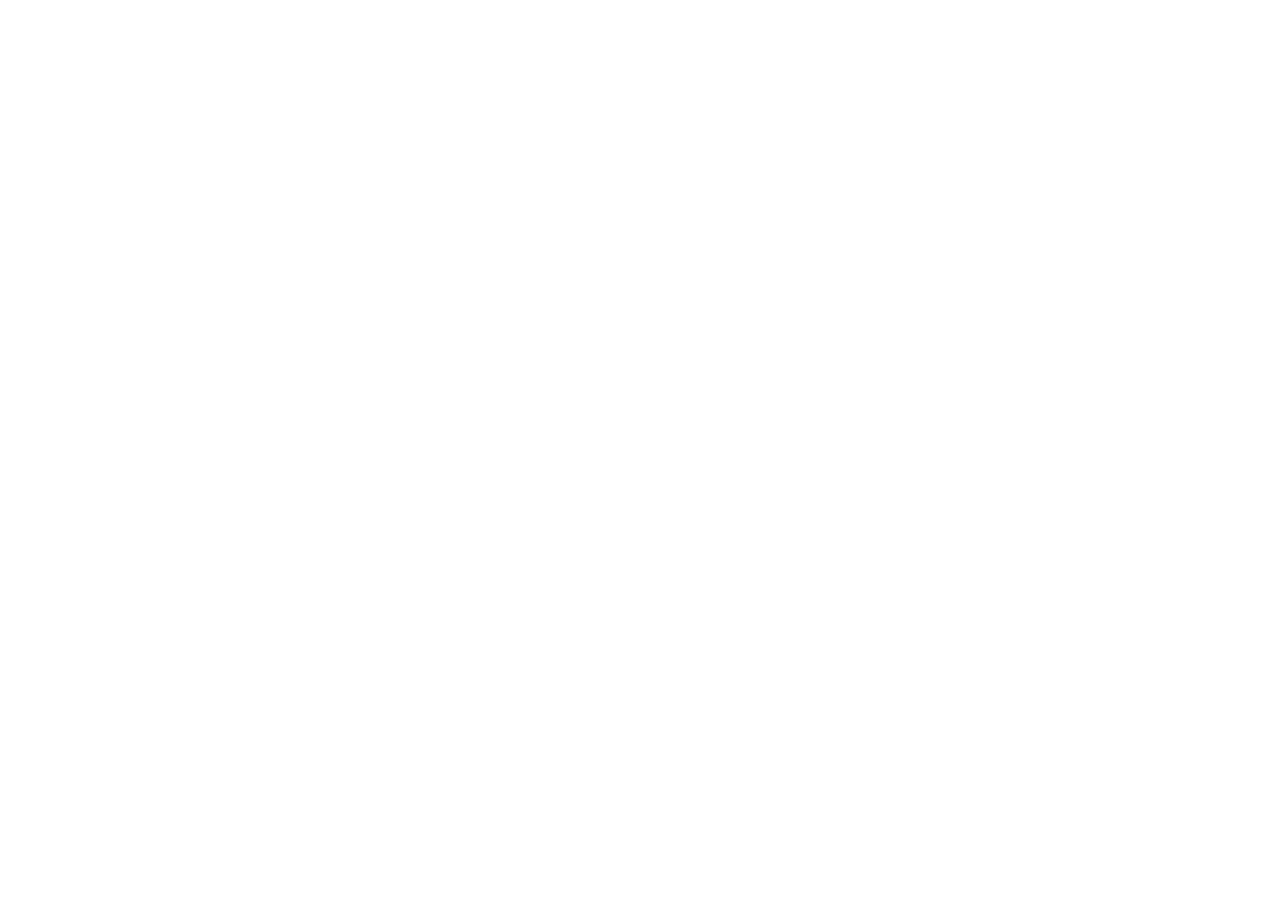
==== index.html @ 49bb710a "initial comit" ====
<!DOCTYPE HTML>
<html lang="pl">
<head>
	<meta charset="utf-8"/>
	<title></title>
	<meta name="description" content="" />
	<meta name = "keywords" content = ""/> 
	<meta http-equiv="X-UA-Compatible" content = "IE=edge,chrome=1"/>
	<link rel="stylesheet" href="style.css" type="text/css" />
	
	
		
</head>
	
<body>
	
	
</body>
	
</html>
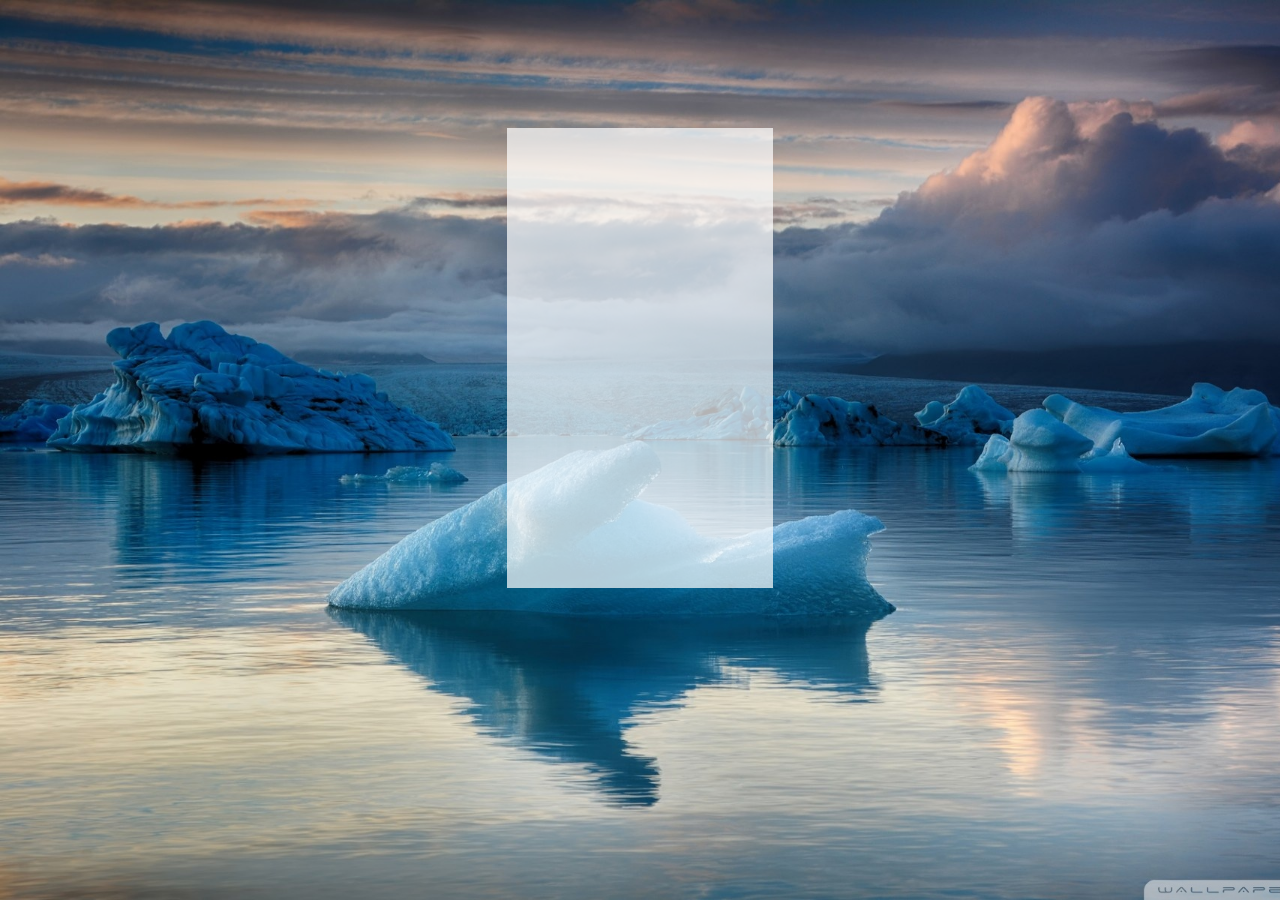
==== commit 4f859eed: "creating background and form of loginbox" ====
--- a/index.html
+++ b/index.html
@@ -2,7 +2,7 @@
 <html lang="pl">
 <head>
 	<meta charset="utf-8"/>
-	<title></title>
+	<title>Login & Registration</title>
 	<meta name="description" content="" />
 	<meta name = "keywords" content = ""/> 
 	<meta http-equiv="X-UA-Compatible" content = "IE=edge,chrome=1"/>
@@ -13,7 +13,9 @@
 </head>
 	
 <body>
-	
+	<div class="contener">
+		<div class="loginbox"></div>
+	</div>
 	
 </body>
 	
--- a/style.css
+++ b/style.css
@@ -0,0 +1,20 @@
+*{
+    margin: 0;
+    padding: 0;
+}
+.contener{
+    height: 100%;
+    width: 100%;
+    position: absolute;
+    background: url(bg.jpg) no-repeat;
+    background-size: cover;
+}
+.loginbox{
+    width: 20vw;
+    height: 50vh;
+    background-color: #fff;
+    position: relative;
+    margin: 10% auto;
+    opacity: 70%;
+    padding: 5px;
+}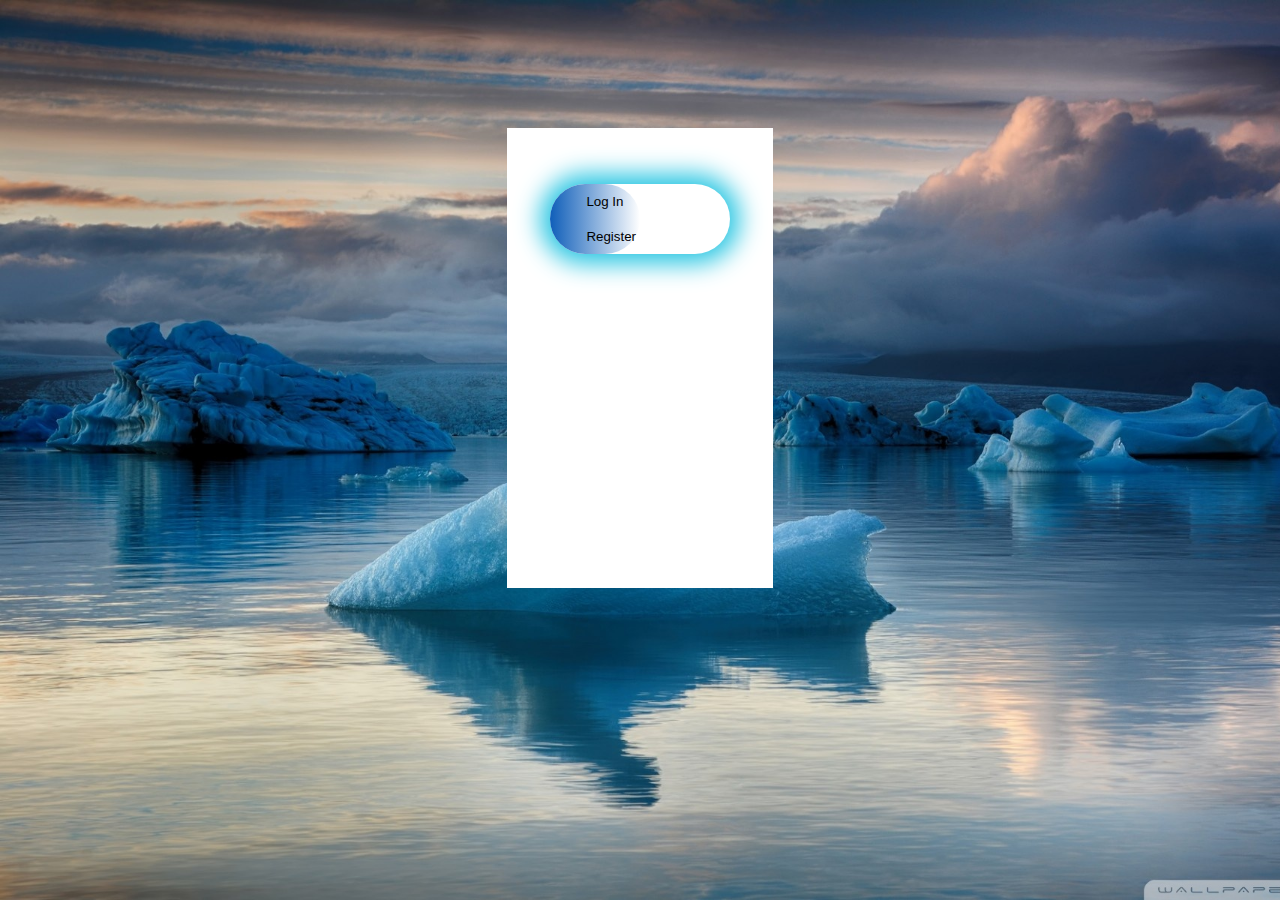
==== commit 1a2cf7f6: "adding toggle btn" ====
--- a/index.html
+++ b/index.html
@@ -14,7 +14,13 @@
 	
 <body>
 	<div class="contener">
-		<div class="loginbox"></div>
+		<div class="loginbox">
+			<div class="btnbox">
+				<div class="btn"></div>
+				<button type="button" class="toggle-btn">Log In</button>
+				<button type="button" class="toggle-btn">Register</button>
+			</div>
+		</div>
 	</div>
 	
 </body>
--- a/style.css
+++ b/style.css
@@ -15,6 +15,30 @@
     background-color: #fff;
     position: relative;
     margin: 10% auto;
-    opacity: 70%;
     padding: 5px;
+}
+.btnbox{
+    width: 70%;
+    margin: 20% auto;
+    position: relative;
+    box-shadow: 0 0 25px 10px rgb(41, 198, 226);
+    border-radius: 50px;
+}
+.toggle-btn{
+    padding: 10px 36px;
+    cursor: pointer;
+    background: transparent;
+    border: none;
+    outline: none;
+    position: relative;
+}
+.btn{
+    top: 0;
+    left: 0;
+    position: absolute;
+    width: 50%;
+    height: 100%;
+    background: linear-gradient(to left, #fff, rgb(15, 94, 185));
+    border-radius: 50px;
+    transition: 0.4s;
 }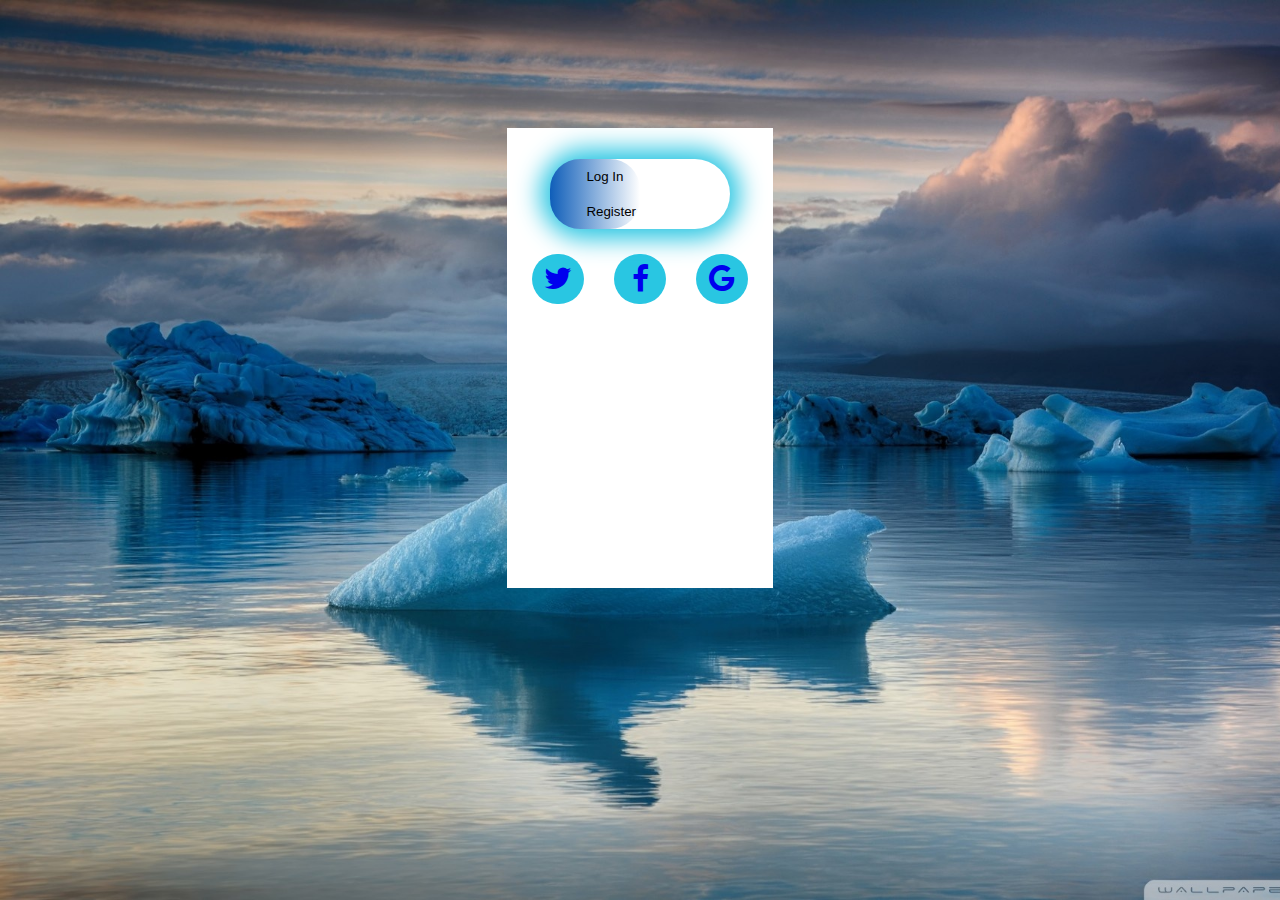
==== commit 125570af: "add icon fontello with button to pages" ====
--- a/index.html
+++ b/index.html
@@ -7,6 +7,7 @@
 	<meta name = "keywords" content = ""/> 
 	<meta http-equiv="X-UA-Compatible" content = "IE=edge,chrome=1"/>
 	<link rel="stylesheet" href="style.css" type="text/css" />
+	<link rel="stylesheet" href="fontello/css/fontello.css" type="text/css" />
 	
 	
 		
@@ -20,6 +21,17 @@
 				<button type="button" class="toggle-btn">Log In</button>
 				<button type="button" class="toggle-btn">Register</button>
 			</div>
+			<div class="social">
+				<div class="icona">
+					<a href="http://twitter.com" target="_blank" class="sociallink"><i class="icon-twitter-1"></i></a>
+				</div>
+				<div class="icona">
+					<a href="http://facebook.com" target="_blank" class="sociallink"><i class="icon-facebook-1"></i></a>
+				</div>
+				<div class="icona">
+					<a href="http://google.com" target="_blank" class="sociallink"><i class="icon-google"></i></a>
+				</div>
+			</div>
 		</div>
 	</div>
 	
--- a/style.css
+++ b/style.css
@@ -19,7 +19,7 @@
 }
 .btnbox{
     width: 70%;
-    margin: 20% auto;
+    margin: 10% auto;
     position: relative;
     box-shadow: 0 0 25px 10px rgb(41, 198, 226);
     border-radius: 50px;
@@ -39,6 +39,22 @@
     width: 50%;
     height: 100%;
     background: linear-gradient(to left, #fff, rgb(15, 94, 185));
-    border-radius: 50px;
+    border-radius: 30px;
     transition: 0.4s;
+}
+.social{
+    display: flex;
+    align-items: center;
+    justify-content: center;
+}
+.icona{
+    background: rgb(41, 198, 226);
+    padding: 10px 5px;
+    margin: 0px 15px;
+    border-radius: 30px;
+    text-decoration: none;
+    color: #000;
+}
+.icona a:visited{
+    color: #fff;
 }--- a/fontello/css/fontello.css
+++ b/fontello/css/fontello.css
@@ -0,0 +1,59 @@
+@font-face {
+  font-family: 'fontello';
+  src: url('../font/fontello.eot?52515422');
+  src: url('../font/fontello.eot?52515422#iefix') format('embedded-opentype'),
+       url('../font/fontello.woff2?52515422') format('woff2'),
+       url('../font/fontello.woff?52515422') format('woff'),
+       url('../font/fontello.ttf?52515422') format('truetype'),
+       url('../font/fontello.svg?52515422#fontello') format('svg');
+  font-weight: normal;
+  font-style: normal;
+}
+/* Chrome hack: SVG is rendered more smooth in Windozze. 100% magic, uncomment if you need it. */
+/* Note, that will break hinting! In other OS-es font will be not as sharp as it could be */
+/*
+@media screen and (-webkit-min-device-pixel-ratio:0) {
+  @font-face {
+    font-family: 'fontello';
+    src: url('../font/fontello.svg?52515422#fontello') format('svg');
+  }
+}
+*/
+[class^="icon-"]:before, [class*=" icon-"]:before {
+  font-family: "fontello";
+  font-style: normal;
+  font-weight: normal;
+  speak: never;
+
+  display: inline-block;
+  text-decoration: inherit;
+  width: 1em;
+  margin-right: .2em;
+  text-align: center;
+  /* opacity: .8; */
+
+  /* For safety - reset parent styles, that can break glyph codes*/
+  font-variant: normal;
+  text-transform: none;
+
+  /* fix buttons height, for twitter bootstrap */
+  line-height: 1em;
+
+  /* Animation center compensation - margins should be symmetric */
+  /* remove if not needed */
+  margin-left: .2em;
+
+  /* you can be more comfortable with increased icons size */
+  /* font-size: 120%; */
+
+  /* Font smoothing. That was taken from TWBS */
+  -webkit-font-smoothing: antialiased;
+  -moz-osx-font-smoothing: grayscale;
+
+  /* Uncomment for 3D effect */
+  /* text-shadow: 1px 1px 1px rgba(127, 127, 127, 0.3); */
+}
+
+.icon-twitter-1:before { content: '\f099'; font-size: 30px;  } /* 'margin: 0 10px; background: rgb(139, 225, 240); padding: 5px; border-radius: 50px;' */
+.icon-facebook-1:before { content: '\f09a'; font-size: 30px; } /* '' */
+.icon-google:before { content: '\f1a0'; font-size: 30px } /* '' */
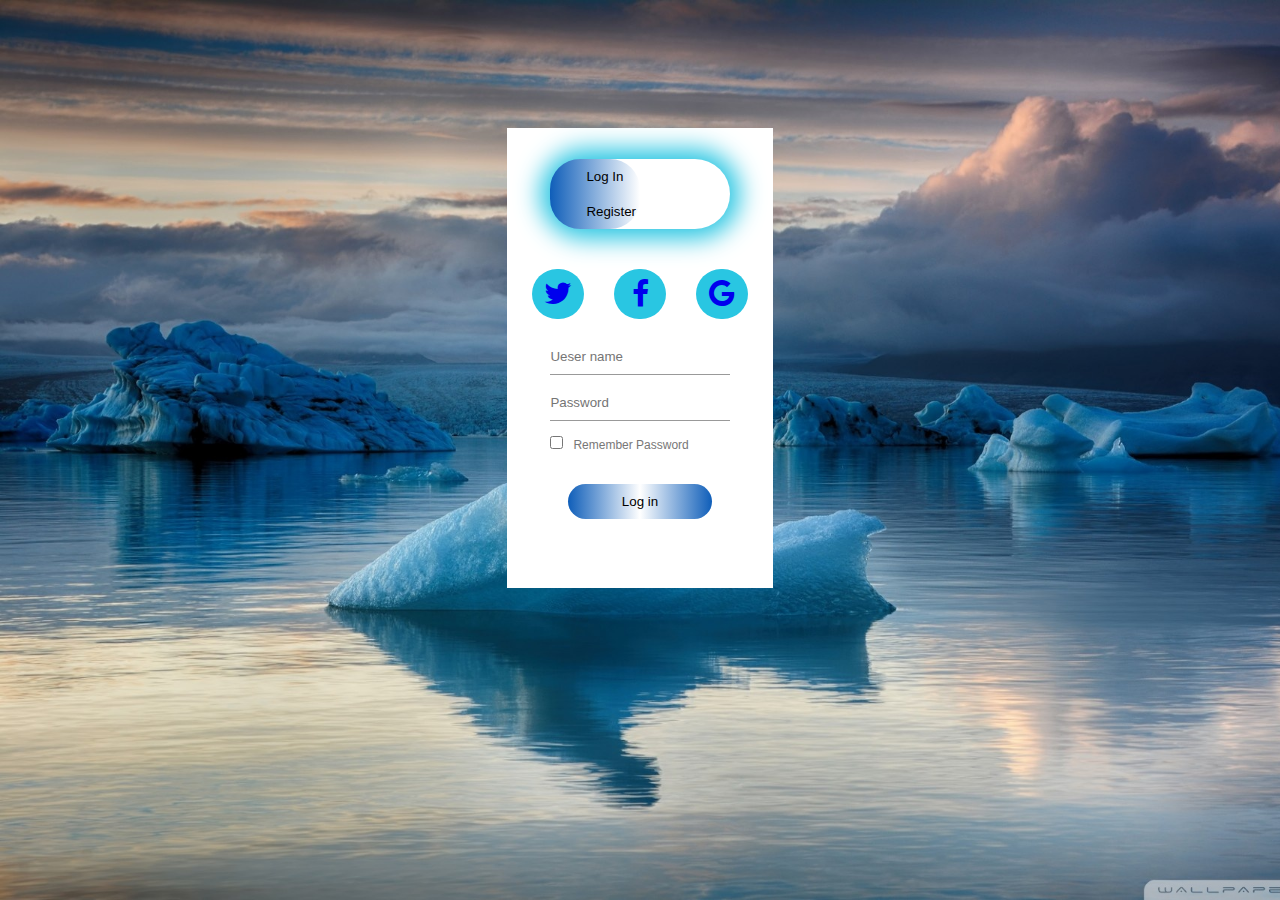
==== commit a4466ad4: "adding login inputs" ====
--- a/index.html
+++ b/index.html
@@ -32,6 +32,14 @@
 					<a href="http://google.com" target="_blank" class="sociallink"><i class="icon-google"></i></a>
 				</div>
 			</div>
+			<form id="login" class="inputs">
+				<input type="text" placeholder="Ueser name" required >
+				<input type="password" placeholder="Password" required >
+				<input type="checkbox"><span>Remember Password</span>
+				<button type="submit">Log in</button> 
+			</form>
+			
+
 		</div>
 	</div>
 	
--- a/style.css
+++ b/style.css
@@ -1,6 +1,7 @@
 *{
     margin: 0;
     padding: 0;
+    font-family: sans-serif;
 }
 .contener{
     height: 100%;
@@ -50,11 +51,48 @@
 .icona{
     background: rgb(41, 198, 226);
     padding: 10px 5px;
-    margin: 0px 15px;
+    margin: 15px 15px 0px 15px;
     border-radius: 30px;
     text-decoration: none;
     color: #000;
 }
 .icona a:visited{
     color: #fff;
-}+}
+.inputs{
+    position: relative;
+    margin: 10px auto;
+    width: 70%;
+    transition: .5s;
+    
+}
+.inputs input[type="text"], .inputs input[type="password"]{
+    width: 100%;
+    padding: 10px 0;
+    margin-top: 10px;
+    border-left: 0;
+    border-right: 0;
+    border-top: 0;
+    border-bottom: 1px solid #999;
+    outline: none;
+    background: transparent;
+}
+.inputs input[type="checkbox"]{
+    margin: 15px 10px 30px 0;
+}
+.inputs span{
+    color: #777;
+    font-size: 12px;
+
+}
+.inputs button[type="submit"]{
+    width: 80%;
+    padding: 10px 30px;
+    cursor: pointer;
+    display: block;
+    margin: 5px auto;
+    background: linear-gradient(to left,  rgb(15, 94, 185),#fff, rgb(15, 94, 185));
+    border-radius: 30px;
+    border: none;
+    outline: none;
+}
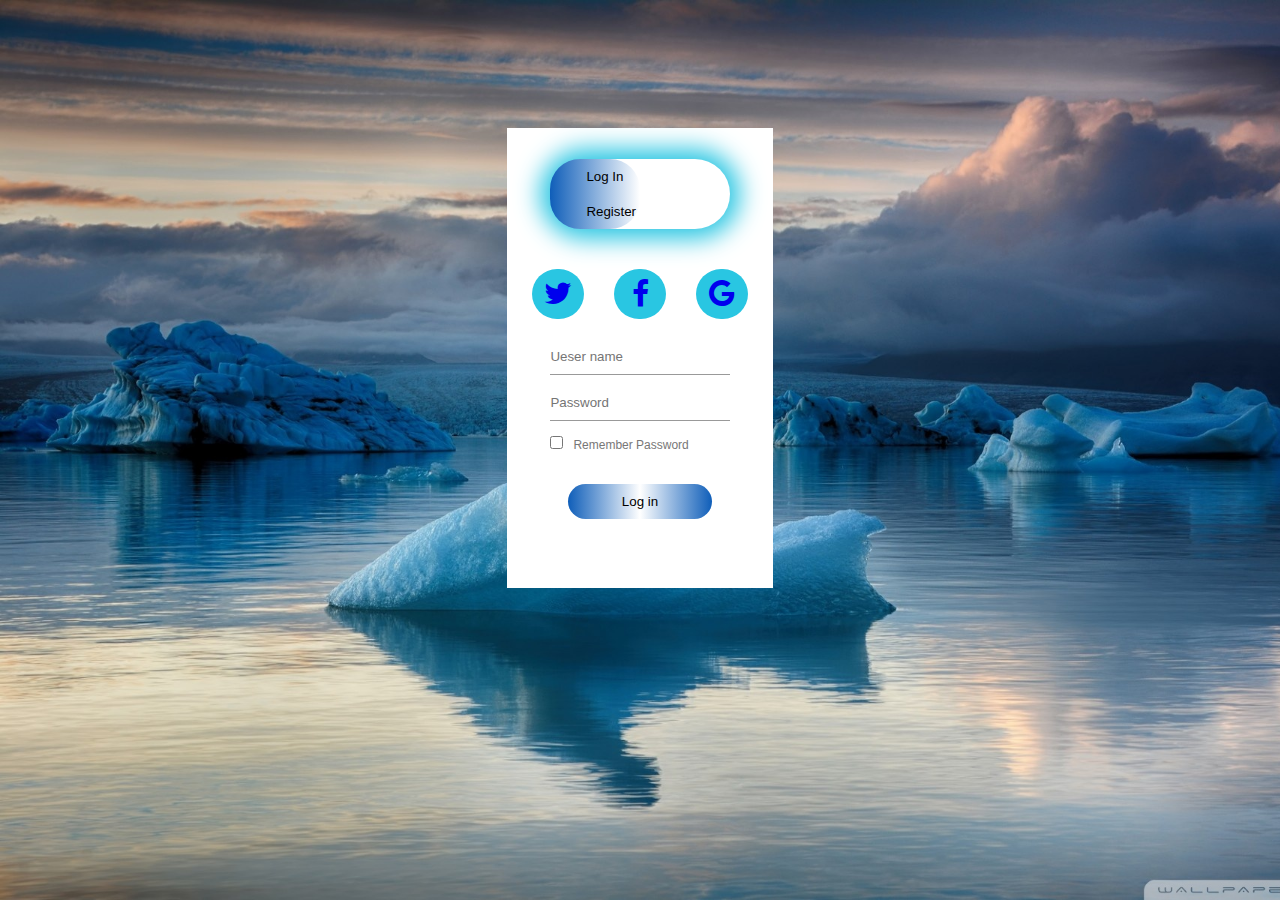
==== commit ffe865c9: "animation changing login and register" ====
--- a/index.html
+++ b/index.html
@@ -17,9 +17,9 @@
 	<div class="contener">
 		<div class="loginbox">
 			<div class="btnbox">
-				<div class="btn"></div>
-				<button type="button" class="toggle-btn">Log In</button>
-				<button type="button" class="toggle-btn">Register</button>
+				<div id="btn"></div>
+				<button type="button" class="toggle-btn" id="lo" >Log In</button>
+				<button type="button" class="toggle-btn" id="reg" >Register</button>
 			</div>
 			<div class="social">
 				<div class="icona">
@@ -38,11 +38,17 @@
 				<input type="checkbox"><span>Remember Password</span>
 				<button type="submit">Log in</button> 
 			</form>
-			
+			<form id="register" class="inputs">
+				<input type="text" placeholder="Ueser name" required >
+				<input type="email" placeholder="Adress e-mail" required >
+				<input type="password" placeholder="Password" required >
+				<input type="checkbox"><span>I agree to the terms and conditions</span>
+				<button type="submit">Register</button> 
+			</form>
 
 		</div>
 	</div>
-	
+	<script src="js.js"></script>
 </body>
 	
 </html>--- a/style.css
+++ b/style.css
@@ -17,6 +17,7 @@
     position: relative;
     margin: 10% auto;
     padding: 5px;
+    overflow: hidden;
 }
 .btnbox{
     width: 70%;
@@ -33,7 +34,7 @@
     outline: none;
     position: relative;
 }
-.btn{
+#btn{
     top: 0;
     left: 0;
     position: absolute;
@@ -66,7 +67,7 @@
     transition: .5s;
     
 }
-.inputs input[type="text"], .inputs input[type="password"]{
+.inputs input[type="text"],.inputs input[type="email"],.inputs input[type="password"]{
     width: 100%;
     padding: 10px 0;
     margin-top: 10px;
@@ -83,7 +84,6 @@
 .inputs span{
     color: #777;
     font-size: 12px;
-
 }
 .inputs button[type="submit"]{
     width: 80%;
@@ -96,3 +96,11 @@
     border: none;
     outline: none;
 }
+#register{
+    left: 400px;
+    top: -200px;
+}
+#login{
+    left: 0;
+    top: 0;
+}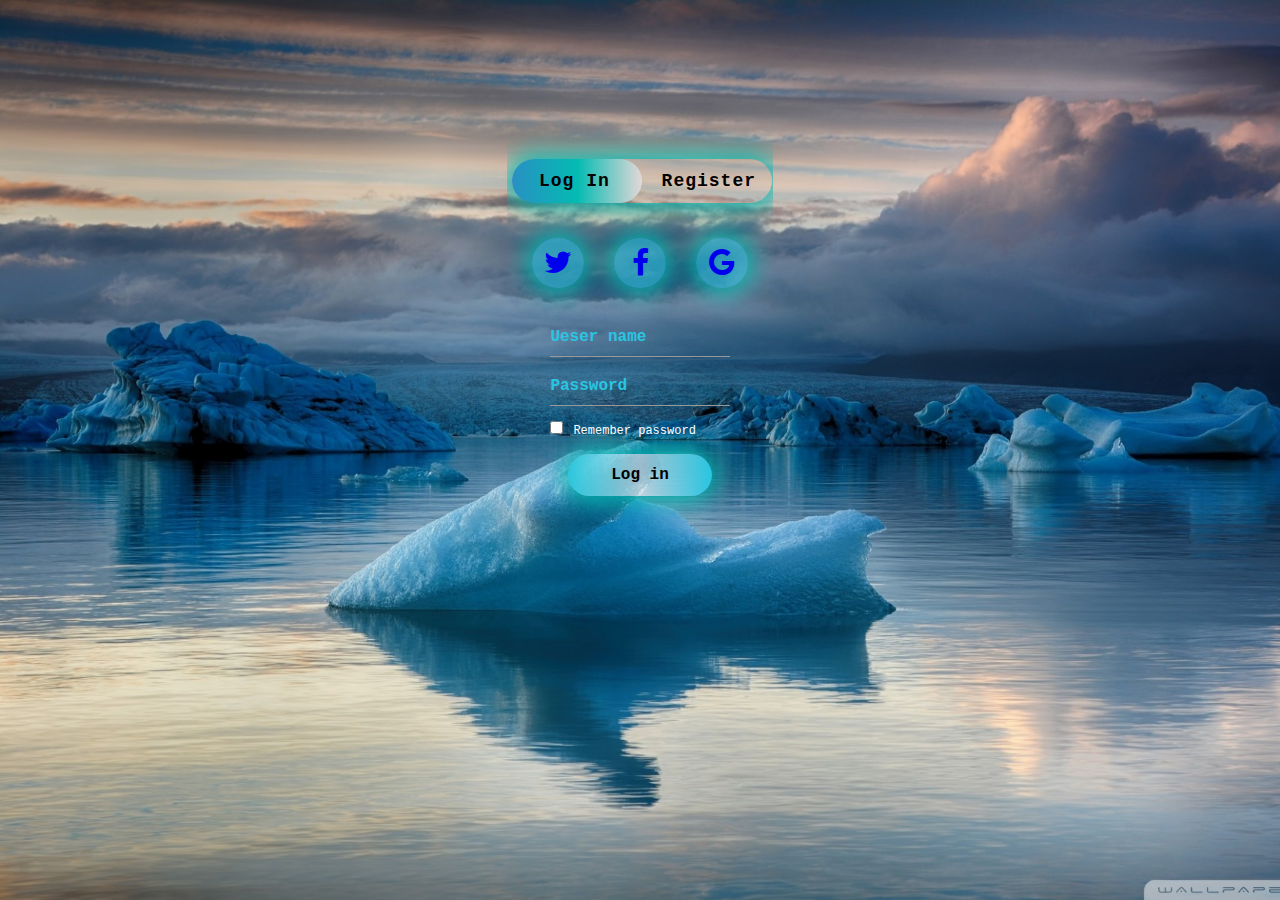
==== commit fbce7b9a: "stylization buttons, inputs, placeholder" ====
--- a/index.html
+++ b/index.html
@@ -35,7 +35,7 @@
 			<form id="login" class="inputs">
 				<input type="text" placeholder="Ueser name" required >
 				<input type="password" placeholder="Password" required >
-				<input type="checkbox"><span>Remember Password</span>
+				<input type="checkbox"><span>Remember password</span>
 				<button type="submit">Log in</button> 
 			</form>
 			<form id="register" class="inputs">
--- a/style.css
+++ b/style.css
@@ -2,6 +2,7 @@
     margin: 0;
     padding: 0;
     font-family: sans-serif;
+    font-family:'Courier New', Courier, monospace;
 }
 .contener{
     height: 100%;
@@ -13,26 +14,33 @@
 .loginbox{
     width: 20vw;
     height: 50vh;
-    background-color: #fff;
+    background-color: transparent;
     position: relative;
     margin: 10% auto;
     padding: 5px;
     overflow: hidden;
 }
 .btnbox{
-    width: 70%;
+    width: 260px;
     margin: 10% auto;
     position: relative;
-    box-shadow: 0 0 25px 10px rgb(41, 198, 226);
+    box-shadow: 0 0 25px 5px rgb(3, 187, 178);
     border-radius: 50px;
 }
 .toggle-btn{
-    padding: 10px 36px;
+    padding: 12px 0px;
+    width: 48%;
     cursor: pointer;
     background: transparent;
     border: none;
     outline: none;
     position: relative;
+    font-size: 18px;
+    /* color: rgb(41, 144, 195);
+    text-shadow: 1px 1px 0 #33402a,-1px 1px 0 #33402a,-1px -1px 0 #33402a,1px -1px 0 #33402a; */
+    color: #000;
+    letter-spacing: 1px;
+    font-weight: 600;
 }
 #btn{
     top: 0;
@@ -40,9 +48,9 @@
     position: absolute;
     width: 50%;
     height: 100%;
-    background: linear-gradient(to left, #fff, rgb(15, 94, 185));
+    background: linear-gradient(to left, rgb(228, 216, 216),rgb(3, 187, 178), rgb(41, 144, 195));
     border-radius: 30px;
-    transition: 0.4s;
+    transition: .6s;
 }
 .social{
     display: flex;
@@ -50,9 +58,10 @@
     justify-content: center;
 }
 .icona{
-    background: rgb(41, 198, 226);
+    background: rgba(41, 198, 226, 0.60);
+    box-shadow: 0 0 25px 5px rgb(3, 187, 178);
     padding: 10px 5px;
-    margin: 15px 15px 0px 15px;
+    margin: 10px 15px;
     border-radius: 30px;
     text-decoration: none;
     color: #000;
@@ -64,8 +73,7 @@
     position: relative;
     margin: 10px auto;
     width: 70%;
-    transition: .5s;
-    
+    transition: 1s;
 }
 .inputs input[type="text"],.inputs input[type="email"],.inputs input[type="password"]{
     width: 100%;
@@ -77,24 +85,39 @@
     border-bottom: 1px solid #999;
     outline: none;
     background: transparent;
+    font-size:16px;
+    font-weight: 600;
+}
+.inputs input[type="text"]:-moz-placeholder,.inputs input[type="email"]:-moz-placeholder,.inputs input[type="password"]:-moz-placeholder {
+    color: rgb(41, 198, 226);
+}
+.inputs input[type="text"]::-webkit-input-placeholder,.inputs input[type="email"]::-webkit-input-placeholder,.inputs input[type="password"]::-webkit-input-placeholder {
+    color: rgb(41, 198, 226);
 }
 .inputs input[type="checkbox"]{
-    margin: 15px 10px 30px 0;
+    margin: 15px 10px 0 0;
 }
 .inputs span{
-    color: #777;
+    color: #fff;
     font-size: 12px;
 }
 .inputs button[type="submit"]{
     width: 80%;
-    padding: 10px 30px;
+    padding: 12px 30px;
     cursor: pointer;
     display: block;
-    margin: 5px auto;
-    background: linear-gradient(to left,  rgb(15, 94, 185),#fff, rgb(15, 94, 185));
+    margin: 15px auto 0 auto;
+    background: linear-gradient(to left,  rgba(41, 198, 226),rgb(255, 255, 255, .6), rgba(41, 198, 220));
+    box-shadow: 0 0 25px 5px rgb(3, 187, 178);
     border-radius: 30px;
     border: none;
     outline: none;
+    font-size: 16px;
+    font-weight:700;  
+    transition:.6s ;
+}
+.inputs button[type="submit"]:hover{
+    transform: scale(1.1);
 }
 #register{
     left: 400px;
